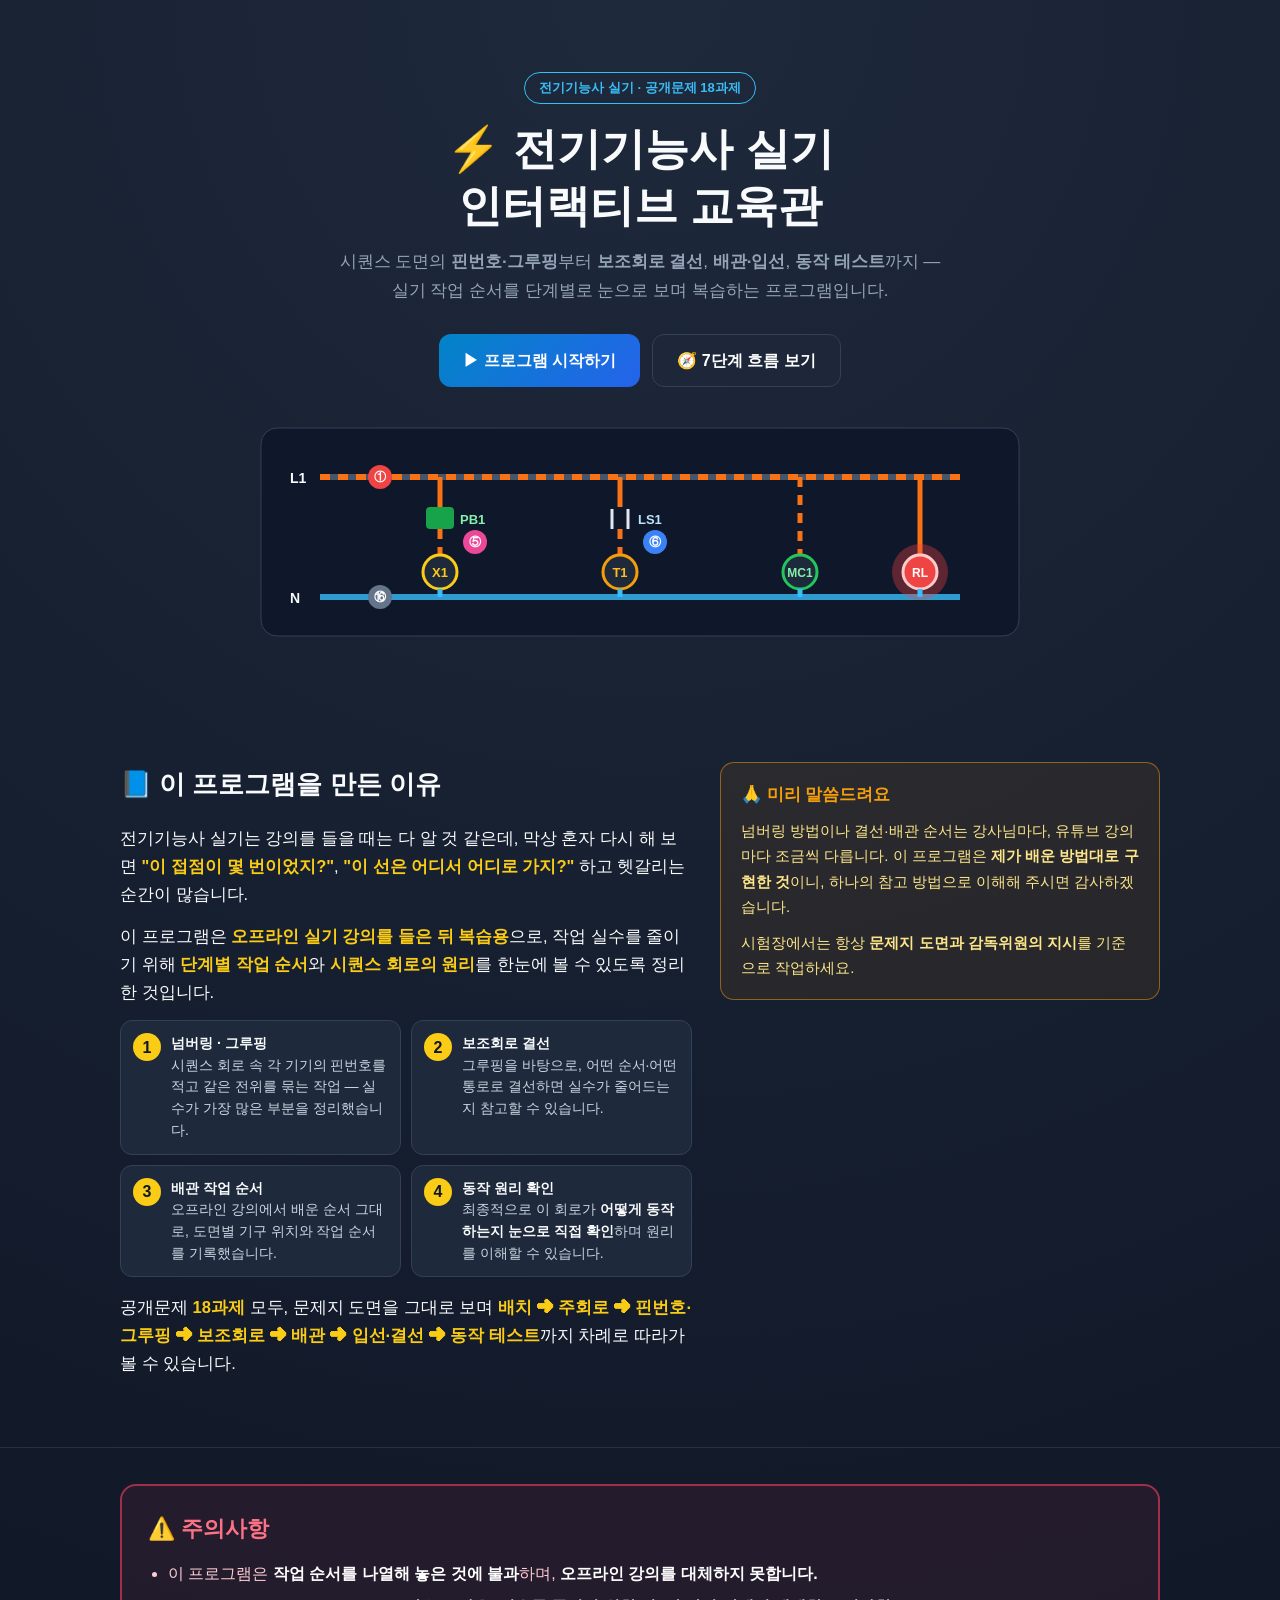
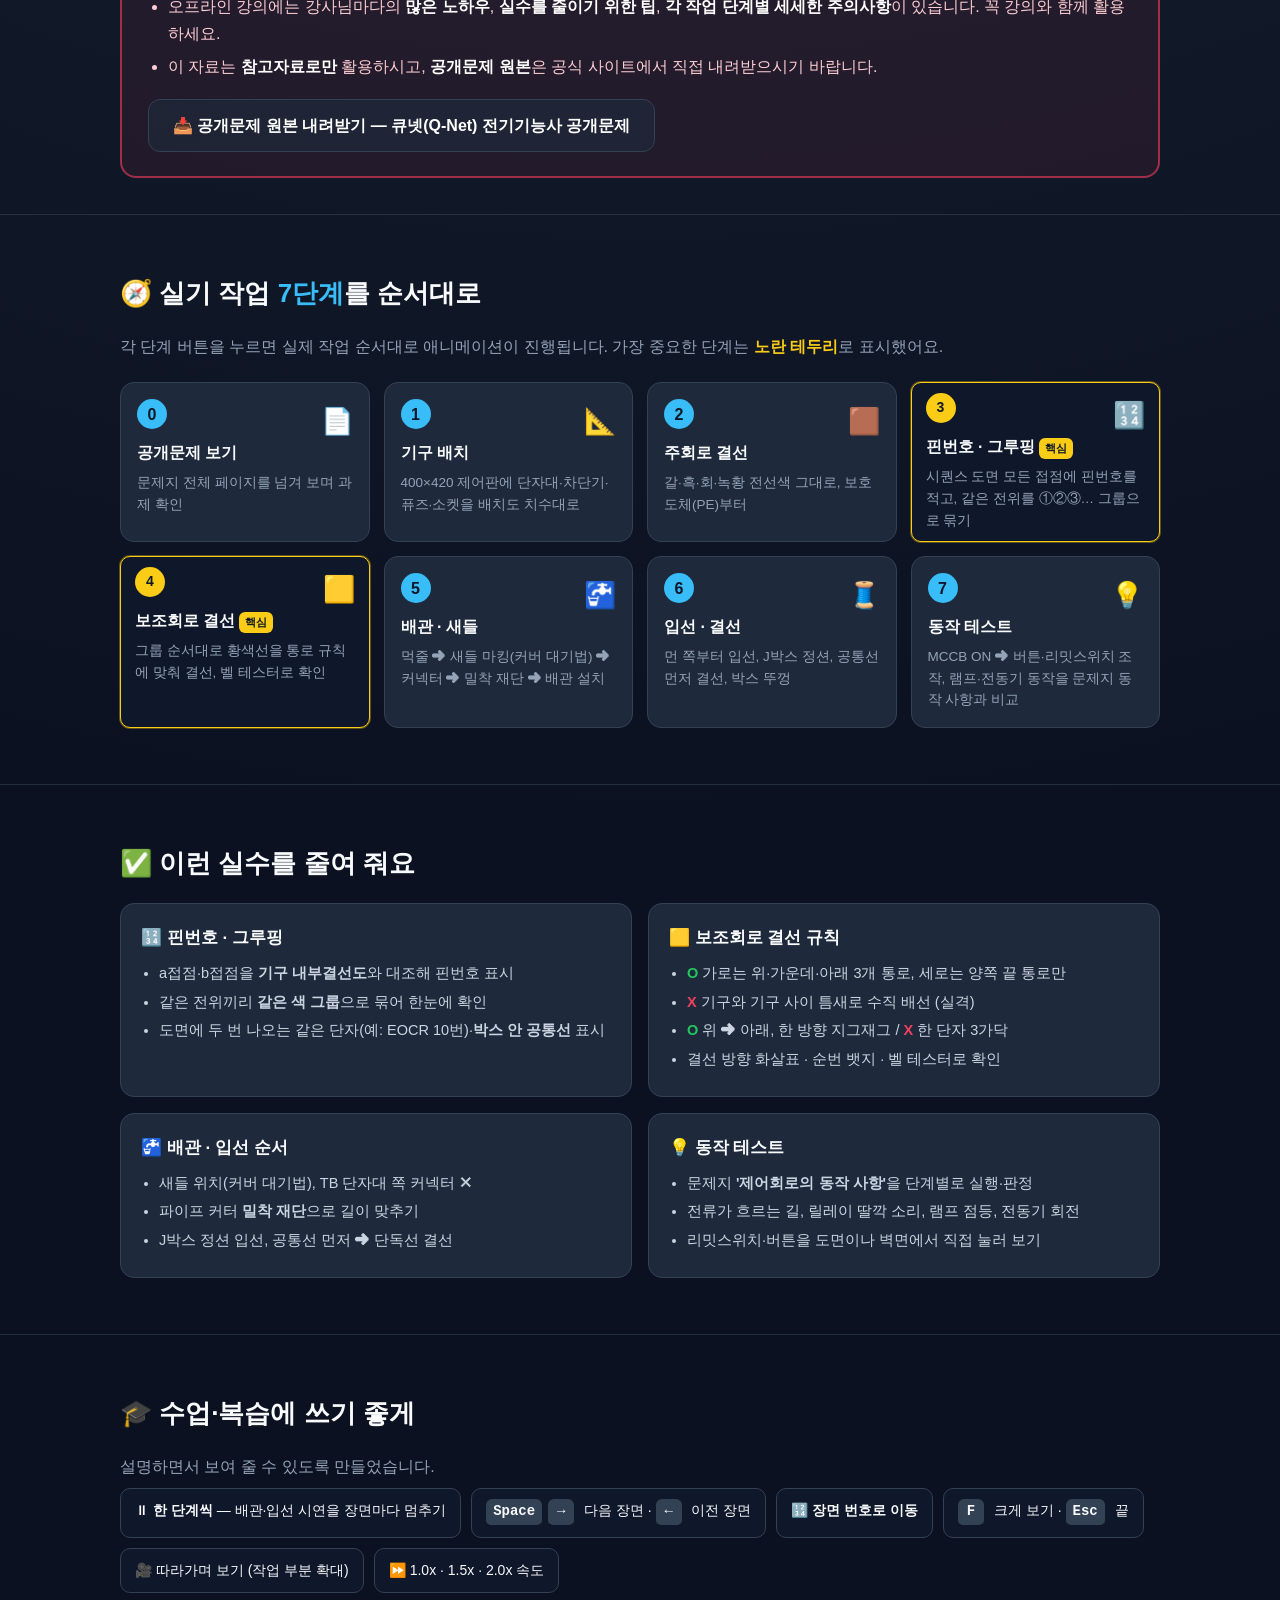
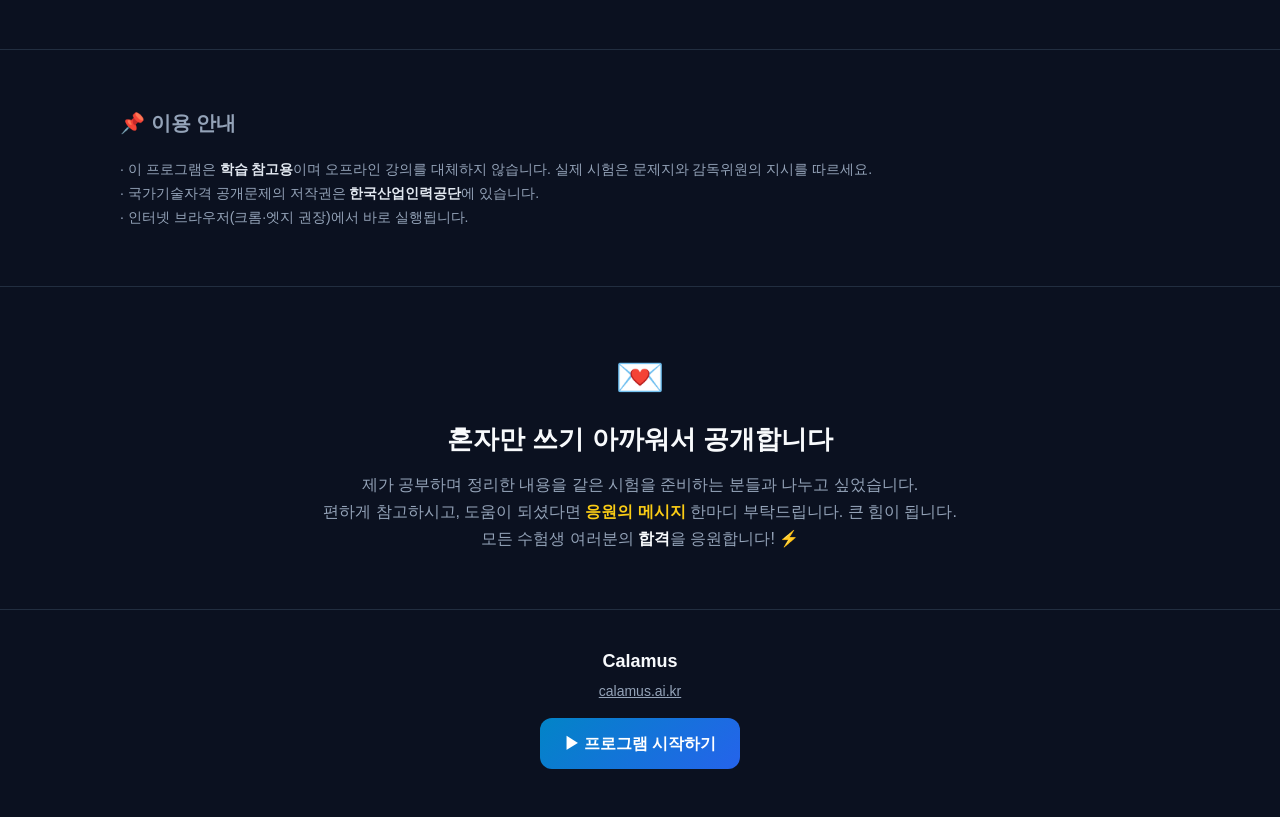
==== intro.html @ 6ed1ac24 "전기기능사 실기 공개문제 18종 인터랙티브 교육 시스템 첫 배포 - 0~7단계: 문제지 보기, 기구 배치, 주회로, 핀번호·그루핑, 보조회로,   배관 제도·설치, 입선·결선, 동" ====
<!DOCTYPE html>
<html lang="ko">
<head>
  <meta charset="UTF-8">
  <meta name="viewport" content="width=device-width, initial-scale=1.0">
  <title>전기기능사 실기 인터랙티브 교육관 — 프로그램 소개</title>
  <style>
    :root {
      --bg: #0b1120;
      --bg2: #0f172a;
      --card: #1e293b;
      --line: #334155;
      --text: #f8fafc;
      --muted: #94a3b8;
      --blue: #38bdf8;
      --amber: #f59e0b;
      --green: #22c55e;
      --rose: #f43f5e;
      --yellow: #facc15;
    }
    * { box-sizing: border-box; margin: 0; padding: 0; }
    body {
      background: radial-gradient(circle at top, #1e293b 0%, var(--bg) 60%);
      color: var(--text);
      font-family: 'Pretendard', 'Malgun Gothic', sans-serif;
      line-height: 1.7;
    }
    a { color: inherit; }
    .wrap { max-width: 1080px; margin: 0 auto; padding: 0 20px; }
    section { padding: 56px 0; border-bottom: 1px solid rgba(51, 65, 85, 0.6); }
    h2 { font-size: 26px; margin-bottom: 18px; }
    h2 .em { color: var(--blue); }
    .lead { color: var(--muted); font-size: 16px; }

    /* 상단 */
    .hero { padding: 72px 0 60px; text-align: center; }
    .hero .badge {
      display: inline-block; padding: 4px 14px; border-radius: 999px;
      border: 1px solid var(--blue); color: var(--blue); font-size: 13px; font-weight: 700; margin-bottom: 16px;
    }
    .hero h1 { font-size: clamp(28px, 5vw, 44px); line-height: 1.3; margin-bottom: 14px; }
    .hero h1 .bolt { color: var(--yellow); }
    .hero p { color: var(--muted); font-size: 17px; max-width: 720px; margin: 0 auto 28px; }
    .btns { display: flex; gap: 12px; justify-content: center; flex-wrap: wrap; }
    .btn {
      display: inline-flex; align-items: center; gap: 8px; padding: 12px 24px; border-radius: 12px;
      font-weight: 800; font-size: 16px; text-decoration: none; border: 1px solid var(--line); color: #fff;
    }
    .btn.primary { background: linear-gradient(135deg, #0284c7, #2563eb); border: none; }
    .btn.ghost { background: rgba(30, 41, 59, 0.7); }
    .btn:hover { filter: brightness(1.12); }

    /* 회로 미리보기 그림 */
    .hero-art { margin: 40px auto 0; max-width: 760px; }
    .hero-art svg { width: 100%; height: auto; }
    .flow { stroke-dasharray: 10 8; animation: flow 1.2s linear infinite; }
    @keyframes flow { to { stroke-dashoffset: -36; } }
    .lamp-glow { animation: glow 1.4s ease-in-out infinite; }
    @keyframes glow { 50% { opacity: 0.35; } }

    /* 소개 글 */
    .about { display: grid; grid-template-columns: 1.3fr 1fr; gap: 28px; align-items: start; }
    .about .text p { margin-bottom: 14px; font-size: 16.5px; }
    .about .text b { color: var(--yellow); }
    .purpose { display: grid; grid-template-columns: 1fr 1fr; gap: 10px; margin: 6px 0 16px; }
    .purpose div { display: flex; gap: 10px; background: var(--card); border: 1px solid var(--line); border-radius: 12px; padding: 12px; }
    .purpose span {
      flex: 0 0 28px; height: 28px; border-radius: 50%; background: var(--yellow); color: #0f172a;
      display: flex; align-items: center; justify-content: center; font-weight: 900;
    }
    .purpose p { margin: 0 !important; font-size: 14px !important; color: #cbd5e1; line-height: 1.55; }
    .purpose p b { color: var(--text) !important; }
    @media (max-width: 560px) { .purpose { grid-template-columns: 1fr; } }
    .warn {
      background: rgba(244, 63, 94, 0.08); border: 2px solid rgba(244, 63, 94, 0.6); border-radius: 16px; padding: 24px 26px;
    }
    .warn h2 { color: #fb7185; font-size: 22px; margin-bottom: 12px; }
    .warn ul { padding-left: 20px; margin-bottom: 18px; }
    .warn li { margin: 6px 0; font-size: 16px; color: #fecdd3; }
    .warn li b { color: #fff; }
    .note {
      background: rgba(245, 158, 11, 0.08); border: 1px solid rgba(245, 158, 11, 0.5);
      border-radius: 14px; padding: 18px 20px;
    }
    .note h3 { color: var(--amber); font-size: 17px; margin-bottom: 8px; }
    .note p { color: #fde68a; font-size: 15px; }

    /* 7단계 흐름 */
    .steps { display: grid; grid-template-columns: repeat(4, 1fr); gap: 14px; }
    .step {
      background: var(--card); border: 1px solid var(--line); border-radius: 14px; padding: 16px; position: relative;
    }
    .step .no {
      display: inline-flex; width: 30px; height: 30px; border-radius: 50%; align-items: center; justify-content: center;
      background: var(--blue); color: #0f172a; font-weight: 900; margin-right: 6px;
    }
    .step .ico { font-size: 26px; float: right; }
    .step h3 { font-size: 16px; margin: 10px 0 6px; }
    .step p { color: var(--muted); font-size: 13.5px; line-height: 1.6; }
    .step.key { border-color: var(--yellow); box-shadow: 0 0 0 1px rgba(250, 204, 21, 0.35); }
    .step.key .no { background: var(--yellow); }
    .step .tag { display: inline-block; font-size: 11px; font-weight: 800; color: #0f172a; background: var(--yellow); border-radius: 6px; padding: 1px 6px; margin-left: 4px; }

    /* 실수 줄이기 */
    .grid2 { display: grid; grid-template-columns: repeat(2, 1fr); gap: 16px; }
    .card { background: var(--card); border: 1px solid var(--line); border-radius: 14px; padding: 20px; }
    .card h3 { font-size: 17px; margin-bottom: 8px; display: flex; gap: 8px; align-items: center; }
    .card ul { padding-left: 18px; color: #cbd5e1; font-size: 14.5px; }
    .card li { margin: 4px 0; }
    .card .ok { color: var(--green); font-weight: 800; }
    .card .ng { color: var(--rose); font-weight: 800; }

    /* 수업용 기능 */
    .keys { display: flex; flex-wrap: wrap; gap: 10px; margin-top: 8px; }
    .key {
      background: var(--bg2); border: 1px solid var(--line); border-radius: 10px; padding: 10px 14px; font-size: 14px;
    }
    .key kbd {
      display: inline-block; min-width: 26px; text-align: center; padding: 1px 7px; border-radius: 6px;
      background: #334155; border-bottom: 2px solid #0f172a; font-weight: 800; margin-right: 6px;
    }

    /* 저작권·바닥글 */
    .legal { color: var(--muted); font-size: 14px; }
    .legal b { color: #e2e8f0; }
    footer { padding: 36px 0 48px; text-align: center; color: var(--muted); font-size: 14px; }
    footer .brand { color: var(--text); font-weight: 900; font-size: 18px; margin-bottom: 4px; }

    @media (max-width: 860px) {
      .about { grid-template-columns: 1fr; }
      .steps { grid-template-columns: repeat(2, 1fr); }
      .grid2 { grid-template-columns: 1fr; }
    }
    @media (max-width: 480px) {
      .steps { grid-template-columns: 1fr; }
    }
  </style>
</head>
<body>

  <!-- 1. 상단 -->
  <header class="hero">
    <div class="wrap">
      <span class="badge">전기기능사 실기 · 공개문제 18과제</span>
      <h1><span class="bolt">⚡</span> 전기기능사 실기<br>인터랙티브 교육관</h1>
      <p>시퀀스 도면의 <b>핀번호·그루핑</b>부터 <b>보조회로 결선</b>, <b>배관·입선</b>, <b>동작 테스트</b>까지 —<br>
        실기 작업 순서를 단계별로 눈으로 보며 복습하는 프로그램입니다.</p>
      <div class="btns">
        <a class="btn primary" href="index.html">▶ 프로그램 시작하기</a>
        <a class="btn ghost" href="#steps">🧭 7단계 흐름 보기</a>
      </div>

      <!-- 회로 미리보기: 전원 ➜ 버튼 ➜ 코일·램프로 전기가 흐르는 모습 -->
      <div class="hero-art" aria-hidden="true">
        <svg viewBox="0 0 760 210">
          <rect x="1" y="1" width="758" height="208" rx="16" fill="#0f172a" stroke="#334155" />
          <!-- 전원선 -->
          <path d="M 60 50 L 700 50" stroke="#475569" stroke-width="6" />
          <path d="M 60 50 L 700 50" class="flow" stroke="#f97316" stroke-width="6" />
          <path d="M 60 170 L 700 170" stroke="#38bdf8" stroke-width="6" opacity="0.8" />
          <text x="30" y="56" fill="#f8fafc" font-size="14" font-weight="800">L1</text>
          <text x="30" y="176" fill="#f8fafc" font-size="14" font-weight="800">N</text>
          <!-- 줄 1: 버튼 ➜ 릴레이 -->
          <path d="M 180 50 L 180 80" stroke="#f97316" stroke-width="5" />
          <rect x="166" y="80" width="28" height="22" rx="4" fill="#16a34a" />
          <text x="200" y="97" fill="#86efac" font-size="13" font-weight="800">PB1</text>
          <path d="M 180 102 L 180 128" stroke="#f97316" stroke-width="5" class="flow" />
          <circle cx="180" cy="145" r="17" fill="#1e293b" stroke="#facc15" stroke-width="3" />
          <text x="180" y="150" fill="#facc15" font-size="13" font-weight="900" text-anchor="middle">X1</text>
          <path d="M 180 162 L 180 170" stroke="#38bdf8" stroke-width="5" />
          <!-- 줄 2: 리밋스위치 ➜ 타이머 -->
          <path d="M 360 50 L 360 80" stroke="#f97316" stroke-width="5" />
          <path d="M 352 82 L 352 102 M 368 82 L 368 102" stroke="#e2e8f0" stroke-width="3" />
          <text x="378" y="97" fill="#bae6fd" font-size="13" font-weight="800">LS1</text>
          <path d="M 360 102 L 360 128" stroke="#f97316" stroke-width="5" class="flow" />
          <circle cx="360" cy="145" r="17" fill="#1e293b" stroke="#f59e0b" stroke-width="3" />
          <text x="360" y="150" fill="#fbbf24" font-size="13" font-weight="900" text-anchor="middle">T1</text>
          <path d="M 360 162 L 360 170" stroke="#38bdf8" stroke-width="5" />
          <!-- 줄 3: 접촉기 ➜ 전동기 -->
          <path d="M 540 50 L 540 128" stroke="#f97316" stroke-width="5" class="flow" />
          <circle cx="540" cy="145" r="17" fill="#1e293b" stroke="#22c55e" stroke-width="3" />
          <text x="540" y="150" fill="#86efac" font-size="12" font-weight="900" text-anchor="middle">MC1</text>
          <path d="M 540 162 L 540 170" stroke="#38bdf8" stroke-width="5" />
          <!-- 램프 -->
          <path d="M 660 50 L 660 128" stroke="#f97316" stroke-width="5" />
          <circle cx="660" cy="145" r="28" fill="#ef4444" opacity="0.35" class="lamp-glow" />
          <circle cx="660" cy="145" r="17" fill="#ef4444" stroke="#fecaca" stroke-width="3" />
          <text x="660" y="150" fill="#fff" font-size="12" font-weight="900" text-anchor="middle">RL</text>
          <path d="M 660 162 L 660 170" stroke="#38bdf8" stroke-width="5" />
          <!-- 그룹 번호 -->
          <g font-size="12" font-weight="900">
            <circle cx="120" cy="50" r="12" fill="#ef4444" /><text x="120" y="54" fill="#fff" text-anchor="middle">①</text>
            <circle cx="215" cy="115" r="12" fill="#ec4899" /><text x="215" y="119" fill="#fff" text-anchor="middle">⑤</text>
            <circle cx="395" cy="115" r="12" fill="#3b82f6" /><text x="395" y="119" fill="#fff" text-anchor="middle">⑥</text>
            <circle cx="120" cy="170" r="12" fill="#64748b" /><text x="120" y="174" fill="#fff" text-anchor="middle">⑯</text>
          </g>
        </svg>
      </div>
    </div>
  </header>

  <!-- 2. 이 프로그램은요 -->
  <section>
    <div class="wrap about">
      <div class="text">
        <h2>📘 이 프로그램을 만든 이유</h2>
        <p>전기기능사 실기는 강의를 들을 때는 다 알 것 같은데, 막상 혼자 다시 해 보면
          <b>"이 접점이 몇 번이었지?"</b>, <b>"이 선은 어디서 어디로 가지?"</b> 하고 헷갈리는 순간이 많습니다.</p>
        <p>이 프로그램은 <b>오프라인 실기 강의를 들은 뒤 복습용</b>으로, 작업 실수를 줄이기 위해
          <b>단계별 작업 순서</b>와 <b>시퀀스 회로의 원리</b>를 한눈에 볼 수 있도록 정리한 것입니다.</p>
        <div class="purpose">
          <div><span>1</span><p><b>넘버링 · 그루핑</b><br>시퀀스 회로 속 각 기기의 핀번호를 적고 같은 전위를 묶는 작업 — 실수가 가장 많은 부분을 정리했습니다.</p></div>
          <div><span>2</span><p><b>보조회로 결선</b><br>그루핑을 바탕으로, 어떤 순서·어떤 통로로 결선하면 실수가 줄어드는지 참고할 수 있습니다.</p></div>
          <div><span>3</span><p><b>배관 작업 순서</b><br>오프라인 강의에서 배운 순서 그대로, 도면별 기구 위치와 작업 순서를 기록했습니다.</p></div>
          <div><span>4</span><p><b>동작 원리 확인</b><br>최종적으로 이 회로가 <b>어떻게 동작하는지 눈으로 직접 확인</b>하며 원리를 이해할 수 있습니다.</p></div>
        </div>
        <p>공개문제 <b>18과제</b> 모두, 문제지 도면을 그대로 보며 <b>배치 ➜ 주회로 ➜ 핀번호·그루핑 ➜ 보조회로 ➜ 배관 ➜ 입선·결선 ➜ 동작 테스트</b>까지
          차례로 따라가 볼 수 있습니다.</p>
      </div>
      <div class="note">
        <h3>🙏 미리 말씀드려요</h3>
        <p>넘버링 방법이나 결선·배관 순서는 강사님마다, 유튜브 강의마다 조금씩 다릅니다.
          이 프로그램은 <b>제가 배운 방법대로 구현한 것</b>이니, 하나의 참고 방법으로 이해해 주시면 감사하겠습니다.</p>
        <p style="margin-top: 10px;">시험장에서는 항상 <b>문제지 도면과 감독위원의 지시</b>를 기준으로 작업하세요.</p>
      </div>
    </div>
  </section>

  <!-- 2-1. 주의사항 -->
  <section style="padding: 36px 0;">
    <div class="wrap">
      <div class="warn">
        <h2>⚠️ 주의사항</h2>
        <ul>
          <li>이 프로그램은 <b>작업 순서를 나열해 놓은 것에 불과</b>하며, <b>오프라인 강의를 대체하지 못합니다.</b></li>
          <li>오프라인 강의에는 강사님마다의 <b>많은 노하우</b>, <b>실수를 줄이기 위한 팁</b>, <b>각 작업 단계별 세세한 주의사항</b>이 있습니다. 꼭 강의와 함께 활용하세요.</li>
          <li>이 자료는 <b>참고자료로만</b> 활용하시고, <b>공개문제 원본</b>은 공식 사이트에서 직접 내려받으시기 바랍니다.</li>
        </ul>
        <a class="btn ghost" href="https://www.q-net.or.kr/cst006.do?id=cst00602&amp;brdId=Q006&amp;code=1204&amp;artlSeq=5208377" target="_blank" rel="noopener">📥 공개문제 원본 내려받기 — 큐넷(Q-Net) 전기기능사 공개문제</a>
      </div>
    </div>
  </section>

  <!-- 3. 7단계 흐름 -->
  <section id="steps">
    <div class="wrap">
      <h2>🧭 실기 작업 <span class="em">7단계</span>를 순서대로</h2>
      <p class="lead" style="margin-bottom: 22px;">각 단계 버튼을 누르면 실제 작업 순서대로 애니메이션이 진행됩니다. 가장 중요한 단계는 <span style="color: var(--yellow); font-weight: 800;">노란 테두리</span>로 표시했어요.</p>
      <div class="steps">
        <div class="step"><span class="no">0</span><span class="ico">📄</span>
          <h3>공개문제 보기</h3><p>문제지 전체 페이지를 넘겨 보며 과제 확인</p></div>
        <div class="step"><span class="no">1</span><span class="ico">📐</span>
          <h3>기구 배치</h3><p>400×420 제어판에 단자대·차단기·퓨즈·소켓을 배치도 치수대로</p></div>
        <div class="step"><span class="no">2</span><span class="ico">🟫</span>
          <h3>주회로 결선</h3><p>갈·흑·회·녹황 전선색 그대로, 보호도체(PE)부터</p></div>
        <div class="step key"><span class="no">3</span><span class="ico">🔢</span>
          <h3>핀번호 · 그루핑<span class="tag">핵심</span></h3><p>시퀀스 도면 모든 접점에 핀번호를 적고, 같은 전위를 ①②③… 그룹으로 묶기</p></div>
        <div class="step key"><span class="no">4</span><span class="ico">🟨</span>
          <h3>보조회로 결선<span class="tag">핵심</span></h3><p>그룹 순서대로 황색선을 통로 규칙에 맞춰 결선, 벨 테스터로 확인</p></div>
        <div class="step"><span class="no">5</span><span class="ico">🚰</span>
          <h3>배관 · 새들</h3><p>먹줄 ➜ 새들 마킹(커버 대기법) ➜ 커넥터 ➜ 밀착 재단 ➜ 배관 설치</p></div>
        <div class="step"><span class="no">6</span><span class="ico">🧵</span>
          <h3>입선 · 결선</h3><p>먼 쪽부터 입선, J박스 정션, 공통선 먼저 결선, 박스 뚜껑</p></div>
        <div class="step"><span class="no">7</span><span class="ico">💡</span>
          <h3>동작 테스트</h3><p>MCCB ON ➜ 버튼·리밋스위치 조작, 램프·전동기 동작을 문제지 동작 사항과 비교</p></div>
      </div>
    </div>
  </section>

  <!-- 4. 이런 실수를 줄여 줘요 -->
  <section>
    <div class="wrap">
      <h2>✅ 이런 실수를 줄여 줘요</h2>
      <div class="grid2">
        <div class="card">
          <h3>🔢 핀번호 · 그루핑</h3>
          <ul>
            <li>a접점·b접점을 <b>기구 내부결선도</b>와 대조해 핀번호 표시</li>
            <li>같은 전위끼리 <b>같은 색 그룹</b>으로 묶어 한눈에 확인</li>
            <li>도면에 두 번 나오는 같은 단자(예: EOCR 10번)·<b>박스 안 공통선</b> 표시</li>
          </ul>
        </div>
        <div class="card">
          <h3>🟨 보조회로 결선 규칙</h3>
          <ul>
            <li><span class="ok">O</span> 가로는 위·가운데·아래 3개 통로, 세로는 양쪽 끝 통로만</li>
            <li><span class="ng">X</span> 기구와 기구 사이 틈새로 수직 배선 (실격)</li>
            <li><span class="ok">O</span> 위 ➜ 아래, 한 방향 지그재그 / <span class="ng">X</span> 한 단자 3가닥</li>
            <li>결선 방향 화살표 · 순번 뱃지 · 벨 테스터로 확인</li>
          </ul>
        </div>
        <div class="card">
          <h3>🚰 배관 · 입선 순서</h3>
          <ul>
            <li>새들 위치(커버 대기법), TB 단자대 쪽 커넥터 ✕</li>
            <li>파이프 커터 <b>밀착 재단</b>으로 길이 맞추기</li>
            <li>J박스 정션 입선, 공통선 먼저 ➜ 단독선 결선</li>
          </ul>
        </div>
        <div class="card">
          <h3>💡 동작 테스트</h3>
          <ul>
            <li>문제지 <b>'제어회로의 동작 사항'</b>을 단계별로 실행·판정</li>
            <li>전류가 흐르는 길, 릴레이 딸깍 소리, 램프 점등, 전동기 회전</li>
            <li>리밋스위치·버튼을 도면이나 벽면에서 직접 눌러 보기</li>
          </ul>
        </div>
      </div>
    </div>
  </section>

  <!-- 5. 수업에서 쓰기 -->
  <section>
    <div class="wrap">
      <h2>🎓 수업·복습에 쓰기 좋게</h2>
      <p class="lead">설명하면서 보여 줄 수 있도록 만들었습니다.</p>
      <div class="keys">
        <div class="key">⏸ <b>한 단계씩</b> — 배관·입선 시연을 장면마다 멈추기</div>
        <div class="key"><kbd>Space</kbd><kbd>→</kbd> 다음 장면 · <kbd>←</kbd> 이전 장면</div>
        <div class="key">🔢 <b>장면 번호로 이동</b></div>
        <div class="key"><kbd>F</kbd> 크게 보기 · <kbd>Esc</kbd> 끝</div>
        <div class="key">🎥 따라가며 보기 (작업 부분 확대)</div>
        <div class="key">⏩ 1.0x · 1.5x · 2.0x 속도</div>
      </div>
    </div>
  </section>

  <!-- 6. 저작권 · 이용 안내 -->
  <section>
    <div class="wrap legal">
      <h2 style="font-size: 20px;">📌 이용 안내</h2>
      <p>· 이 프로그램은 <b>학습 참고용</b>이며 오프라인 강의를 대체하지 않습니다. 실제 시험은 문제지와 감독위원의 지시를 따르세요.</p>
      <p>· 국가기술자격 공개문제의 저작권은 <b>한국산업인력공단</b>에 있습니다.</p>
      <p>· 인터넷 브라우저(크롬·엣지 권장)에서 바로 실행됩니다.</p>
    </div>
  </section>

  <!-- 7. 응원 메시지 -->
  <section>
    <div class="wrap" style="text-align: center;">
      <div style="font-size: 40px; margin-bottom: 6px;">💌</div>
      <h2 style="margin-bottom: 10px;">혼자만 쓰기 아까워서 공개합니다</h2>
      <p class="lead" style="max-width: 660px; margin: 0 auto;">
        제가 공부하며 정리한 내용을 같은 시험을 준비하는 분들과 나누고 싶었습니다.<br>
        편하게 참고하시고, 도움이 되셨다면 <b style="color: var(--yellow);">응원의 메시지</b> 한마디 부탁드립니다. 큰 힘이 됩니다.<br>
        모든 수험생 여러분의 <b style="color: var(--text);">합격</b>을 응원합니다! ⚡
      </p>
    </div>
  </section>

  <footer>
    <div class="wrap">
      <div class="brand">Calamus</div>
      <div><a href="https://calamus.ai.kr" target="_blank" rel="noopener">calamus.ai.kr</a></div>
      <div style="margin-top: 14px;"><a class="btn primary" href="index.html">▶ 프로그램 시작하기</a></div>
    </div>
  </footer>
</body>
</html>
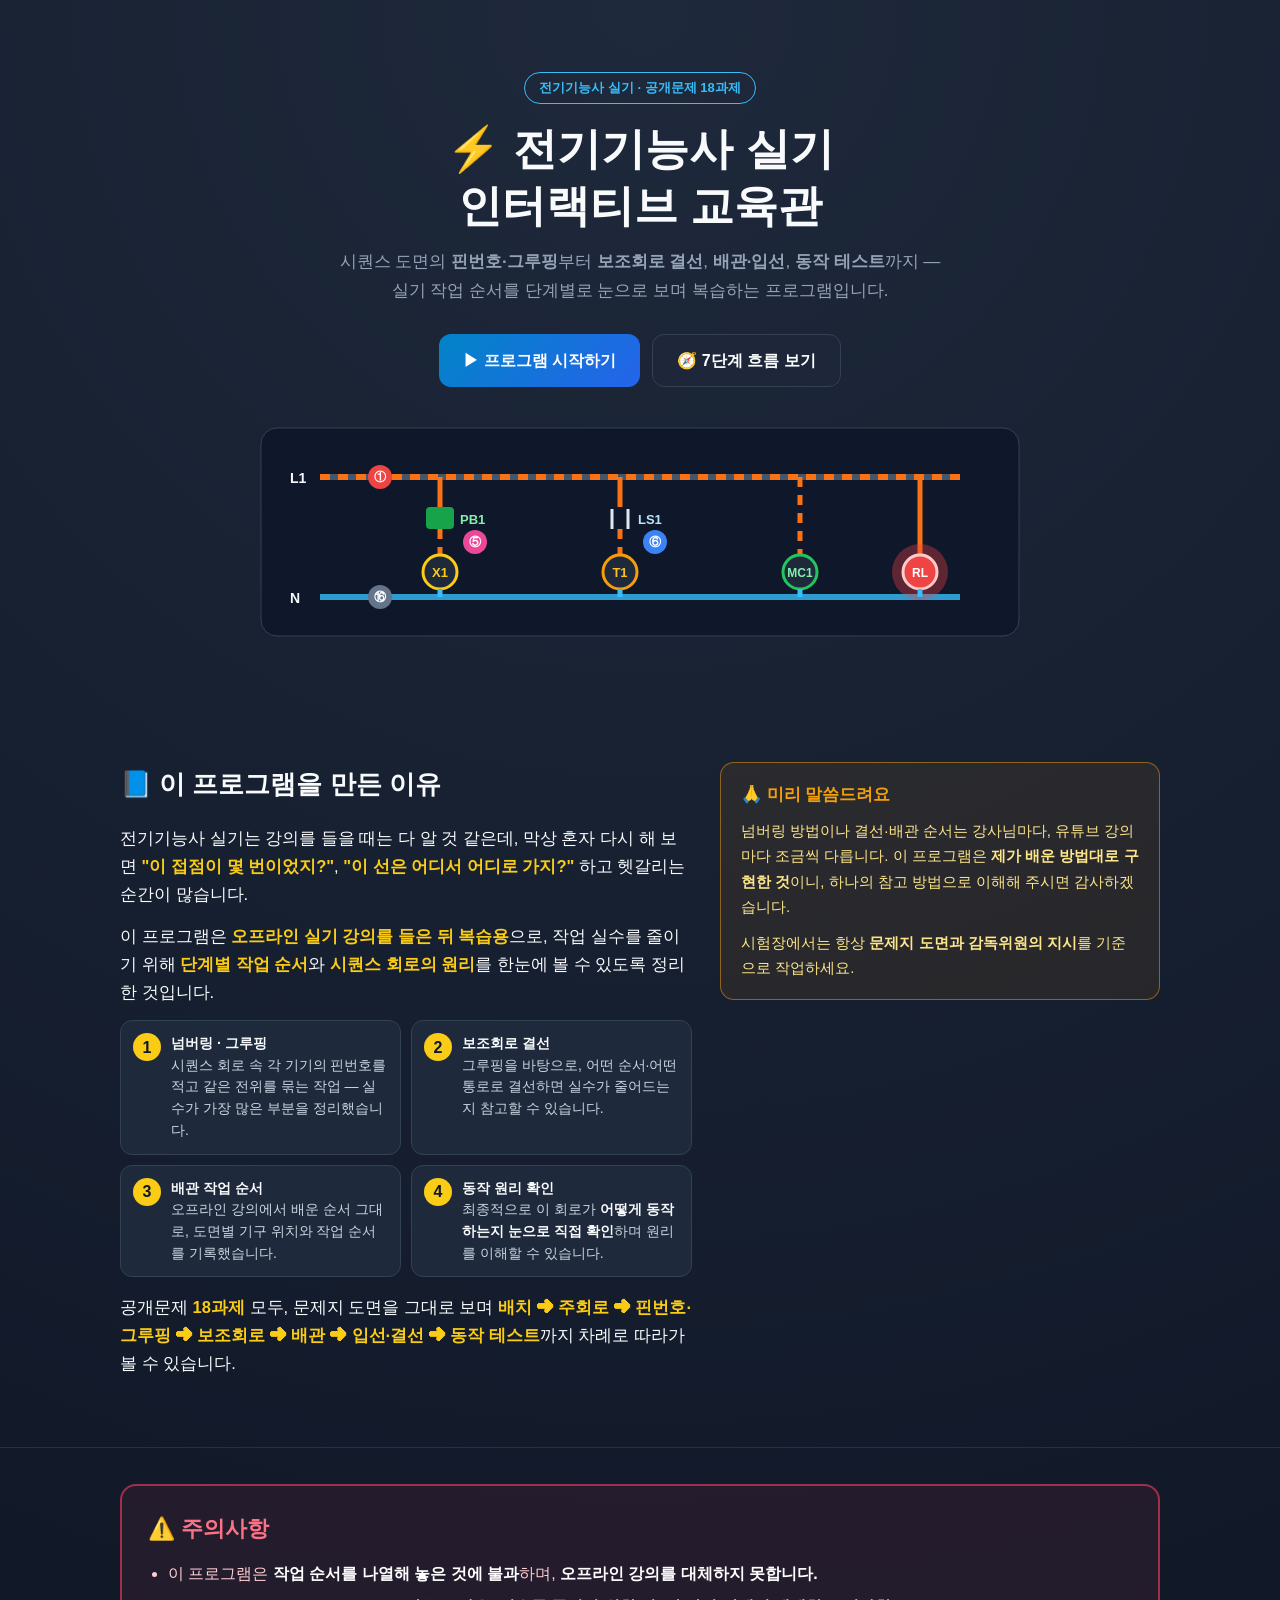
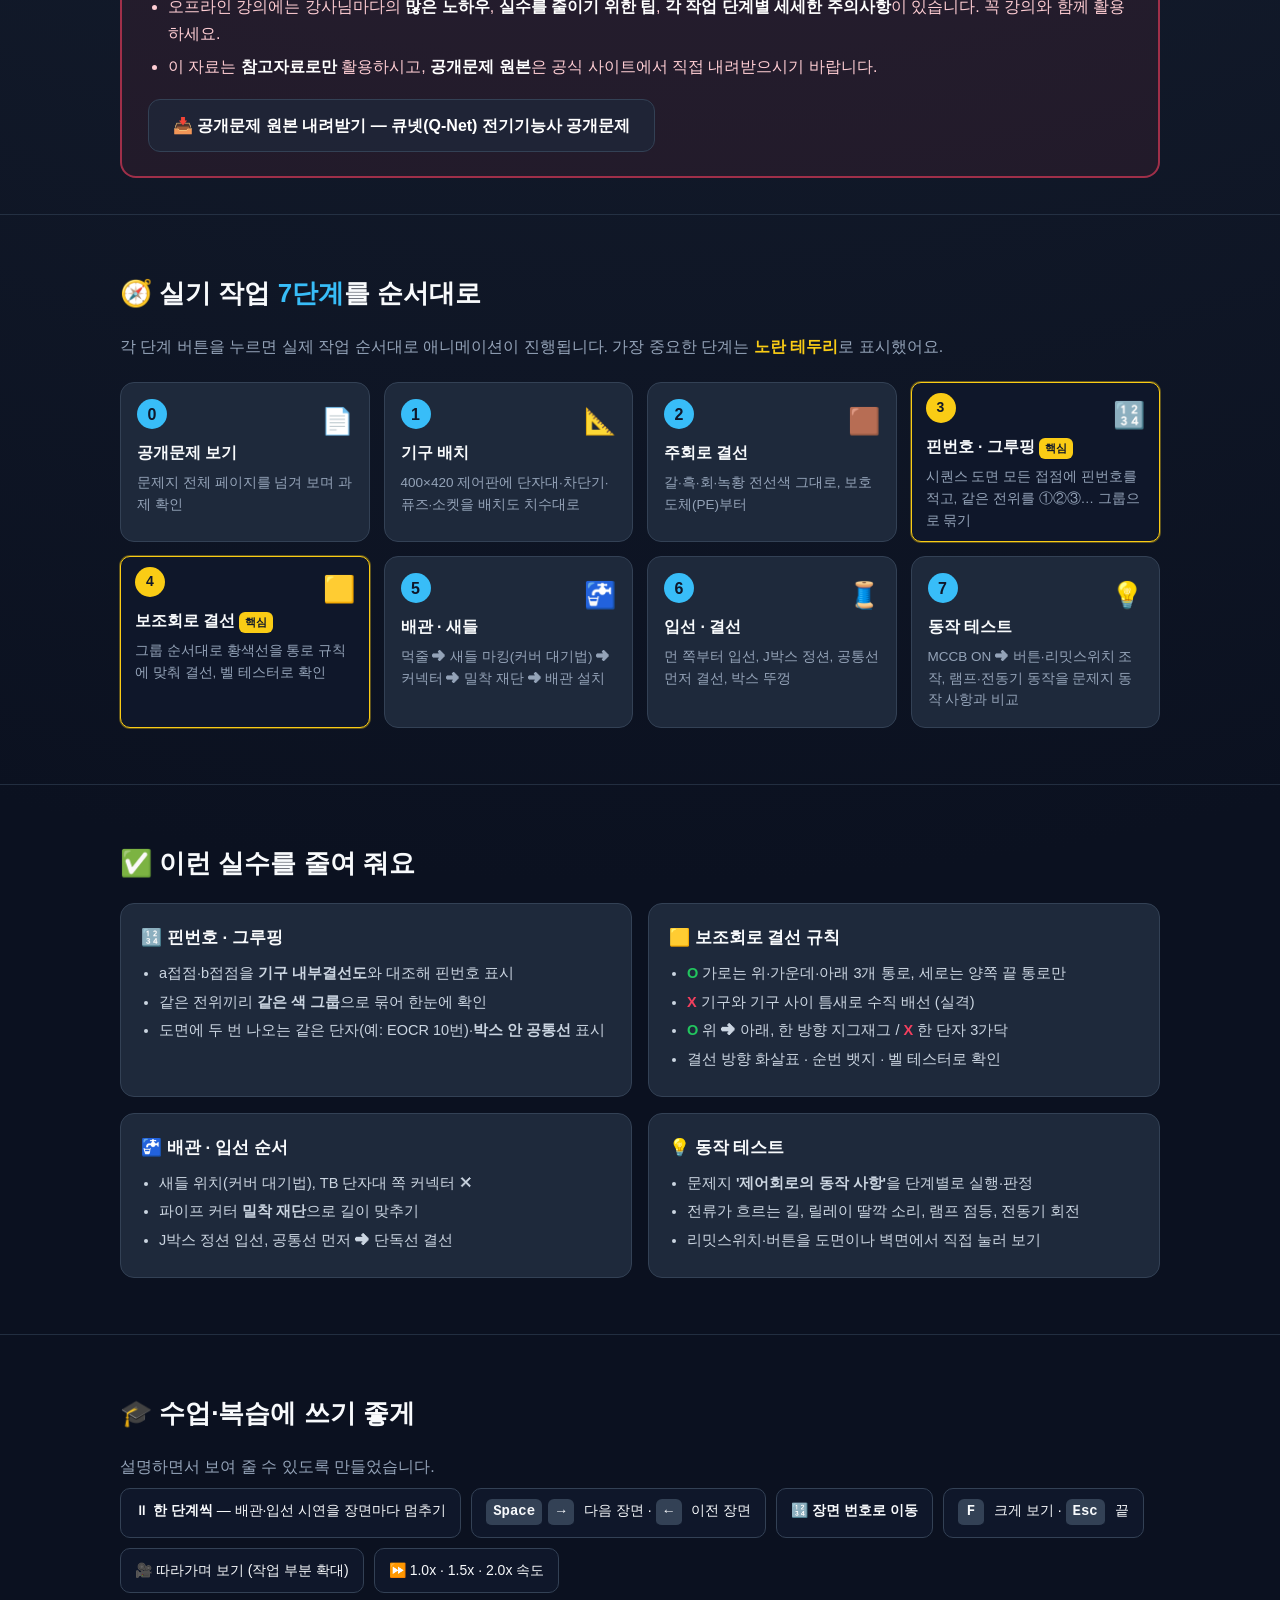
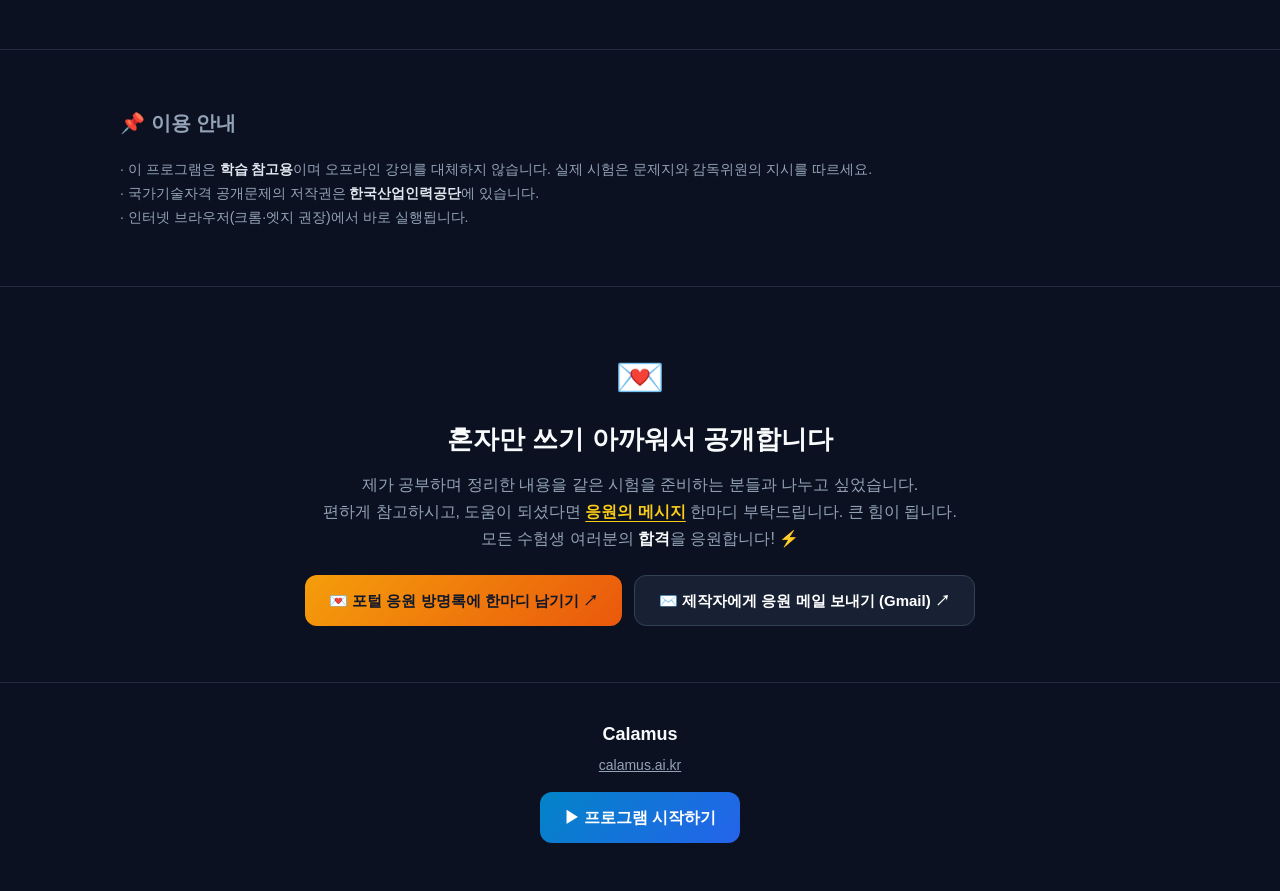
==== commit bd38bf11: "Feat: 응원 메시지 방명록 및 제작자 이메일 발송 직통 버튼 추가" ====
--- a/intro.html
+++ b/intro.html
@@ -342,9 +342,17 @@
       <h2 style="margin-bottom: 10px;">혼자만 쓰기 아까워서 공개합니다</h2>
       <p class="lead" style="max-width: 660px; margin: 0 auto;">
         제가 공부하며 정리한 내용을 같은 시험을 준비하는 분들과 나누고 싶었습니다.<br>
-        편하게 참고하시고, 도움이 되셨다면 <b style="color: var(--yellow);">응원의 메시지</b> 한마디 부탁드립니다. 큰 힘이 됩니다.<br>
+        편하게 참고하시고, 도움이 되셨다면 <a href="https://calamus.ai.kr/solutions/cept#cheer" target="_blank" rel="noopener" style="color: var(--yellow); font-weight: 800; text-decoration: underline; text-underline-offset: 4px;">응원의 메시지</a> 한마디 부탁드립니다. 큰 힘이 됩니다.<br>
         모든 수험생 여러분의 <b style="color: var(--text);">합격</b>을 응원합니다! ⚡
       </p>
+      <div class="btns" style="margin-top: 22px;">
+        <a class="btn" href="https://calamus.ai.kr/solutions/cept#cheer" target="_blank" rel="noopener" style="background: linear-gradient(135deg, #f59e0b, #ea580c); border: none; color: #0f172a; font-size: 15px;">
+          💌 포털 응원 방명록에 한마디 남기기 ↗
+        </a>
+        <a class="btn ghost" href="https://mail.google.com/mail/?view=cm&fs=1&to=yujinit2005@gmail.com&su=%5BCalamus%20%EC%A0%84%EA%B8%B0%EA%B8%B0%EB%8A%A5%EC%82%AC%20%EC%8B%A4%EA%B8%B0%20%EA%B5%90%EC%9C%A1%EA%B4%80%20%EC%9D%91%EC%9B%90%20%EB%A9%94%EC%8B%9C%EC%A7%80%5D" target="_blank" rel="noopener" style="font-size: 15px;">
+          ✉️ 제작자에게 응원 메일 보내기 (Gmail) ↗
+        </a>
+      </div>
     </div>
   </section>
 
